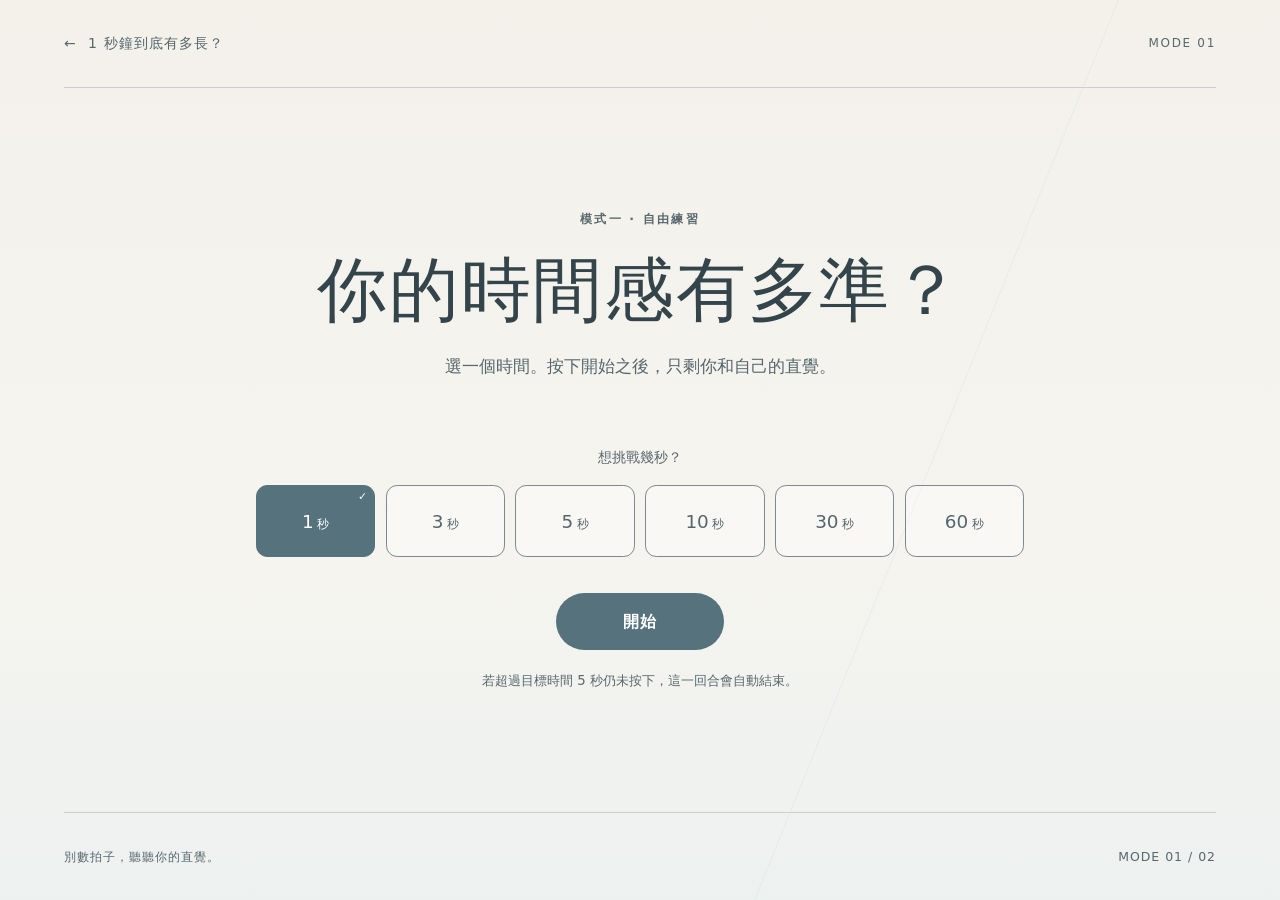
==== mode1.html @ 2c381814 "time-test-1" ====
<!doctype html>
<html lang="zh-Hant">
  <head>
    <meta charset="utf-8">
    <meta name="viewport" content="width=device-width, initial-scale=1">
    <meta name="description" content="自由選擇時間，測試你的時間直覺有多準。">
    <meta name="theme-color" content="#f3f1ea">
    <title>你的時間感有多準？｜1 秒鐘到底有多長？</title>
    <link rel="stylesheet" href="css/style.css">
    <script src="js/common.js" defer></script>
    <script src="js/mode1.js" defer></script>
  </head>
  <body>
    <a class="skip-link" href="#main-content">跳到主要內容</a>

    <header class="site-header page-width">
      <a class="site-name" href="index.html">
        <span aria-hidden="true">←</span>
        <span>1 秒鐘到底有多長？</span>
      </a>
      <span class="site-note">MODE 01</span>
    </header>

    <main id="main-content" class="page-shell page-width game-page" tabindex="-1">
      <div class="play-stage">
        <section id="setup-panel" class="game-panel setup-panel" aria-labelledby="mode-title">
          <p class="eyebrow">模式一 · 自由練習</p>
          <h1 id="mode-title">你的時間感有多準？</h1>
          <p class="lead">選一個時間。按下開始之後，只剩你和自己的直覺。</p>

          <fieldset class="time-picker">
            <legend>想挑戰幾秒？</legend>
            <div class="time-options">
              <label class="time-option">
                <input type="radio" name="target-time" value="1" checked>
                <span>1 <small>秒</small></span>
              </label>
              <label class="time-option">
                <input type="radio" name="target-time" value="3">
                <span>3 <small>秒</small></span>
              </label>
              <label class="time-option">
                <input type="radio" name="target-time" value="5">
                <span>5 <small>秒</small></span>
              </label>
              <label class="time-option">
                <input type="radio" name="target-time" value="10">
                <span>10 <small>秒</small></span>
              </label>
              <label class="time-option">
                <input type="radio" name="target-time" value="30">
                <span>30 <small>秒</small></span>
              </label>
              <label class="time-option">
                <input type="radio" name="target-time" value="60">
                <span>60 <small>秒</small></span>
              </label>
            </div>
          </fieldset>

          <button id="start-button" class="button button--primary" type="button">開始</button>
          <p class="helper-text">若超過目標時間 5 秒仍未按下，這一回合會自動結束。</p>
        </section>

        <section id="timing-panel" class="game-panel timing-panel" aria-label="計時進行中" hidden>
          <button id="stop-button" class="now-button" type="button">就是現在</button>
        </section>

        <section id="result-panel" class="game-panel result-panel" aria-labelledby="result-title" hidden>
          <p class="eyebrow">本次結果</p>
          <h1 id="result-title" tabindex="-1">你的時間感</h1>
          <p id="result-comment" class="result-comment"></p>

          <dl class="result-metrics">
            <div class="metric-row">
              <dt>目標時間</dt>
              <dd><span id="result-target">—</span> 秒</dd>
            </div>
            <div id="actual-row" class="metric-row">
              <dt>你的時間</dt>
              <dd><span id="result-actual">—</span> 秒</dd>
            </div>
            <div id="error-row" class="metric-row">
              <dt>絕對誤差</dt>
              <dd><span id="result-error">—</span> 秒</dd>
            </div>
            <div id="ratio-row" class="metric-row">
              <dt>誤差比率</dt>
              <dd><span id="result-ratio">—</span>%</dd>
            </div>
            <div id="status-row" class="metric-row" hidden>
              <dt>狀態</dt>
              <dd>Timeout</dd>
            </div>
          </dl>

          <p id="result-relation" class="result-relation"></p>

          <div class="action-row">
            <button id="retry-button" class="button button--primary" type="button">再玩一次</button>
            <a class="button button--secondary" href="index.html">回到首頁</a>
          </div>
        </section>
      </div>
    </main>

    <footer class="page-footer page-width">
      <span>別數拍子，聽聽你的直覺。</span>
      <span aria-hidden="true">MODE 01 / 02</span>
    </footer>
  </body>
</html>
---- css/style.css ----
:root {
  color-scheme: light;
  --paper: #f3f1ea;
  --paper-cool: #edf1f0;
  --surface: rgba(250, 250, 247, 0.72);
  --surface-blue: rgba(218, 229, 231, 0.62);
  --ink: #34444b;
  --ink-soft: #56666d;
  --muted: #59686e;
  --line: #c8d1d1;
  --line-strong: #788b91;
  --accent: #55727d;
  --accent-dark: #435f69;
  --accent-pale: #d8e4e6;
  --focus: #2f5d6c;
  --shadow: 0 18px 45px rgba(61, 78, 83, 0.08);
  --radius: 1rem;
  --serif: "Noto Serif TC", "Songti TC", "PMingLiU", Georgia, serif;
  --sans: Inter, "Noto Sans TC", "PingFang TC", "Microsoft JhengHei", system-ui, sans-serif;
}

*,
*::before,
*::after {
  box-sizing: border-box;
}

html {
  min-width: 20rem;
  background: var(--paper);
}

body {
  min-height: 100vh;
  min-height: 100svh;
  margin: 0;
  color: var(--ink);
  background:
    linear-gradient(112deg, transparent 0 68%, rgba(194, 211, 214, 0.18) 68% 68.08%, transparent 68.08%),
    linear-gradient(180deg, var(--paper) 0%, #f5f4ef 62%, var(--paper-cool) 100%);
  font-family: var(--sans);
  font-size: 1rem;
  line-height: 1.7;
  -webkit-font-smoothing: antialiased;
}

button,
input {
  font: inherit;
}

button,
a {
  -webkit-tap-highlight-color: transparent;
}

a {
  color: inherit;
}

[hidden] {
  display: none !important;
}

.skip-link {
  position: fixed;
  z-index: 100;
  top: 0.75rem;
  left: 0.75rem;
  padding: 0.65rem 0.9rem;
  border-radius: 0.4rem;
  color: #fff;
  background: var(--accent-dark);
  transform: translateY(-200%);
}

.skip-link:focus {
  transform: translateY(0);
}

:focus-visible {
  outline: 3px solid var(--focus);
  outline-offset: 4px;
}

.page-width {
  width: min(100% - 3rem, 72rem);
  margin-inline: auto;
}

.site-header {
  display: flex;
  min-height: 5.5rem;
  align-items: center;
  justify-content: space-between;
  border-bottom: 1px solid var(--line);
  font-size: 0.875rem;
  letter-spacing: 0.08em;
}

.site-name {
  display: inline-flex;
  min-height: 2.75rem;
  align-items: center;
  gap: 0.7rem;
  color: var(--ink-soft);
  text-decoration: none;
}

.site-name:hover {
  color: var(--ink);
}

.site-name__index {
  display: grid;
  width: 2rem;
  height: 2rem;
  place-items: center;
  border: 1px solid var(--line-strong);
  border-radius: 50%;
  font-size: 0.7rem;
}

.site-note {
  color: var(--muted);
  font-size: 0.75rem;
  letter-spacing: 0.14em;
}

.page-shell {
  padding-block: clamp(3.2rem, 7vw, 7rem);
  animation: page-arrive 280ms ease-out both;
}

.eyebrow {
  margin: 0 0 1.25rem;
  color: var(--muted);
  font-size: 0.78rem;
  font-weight: 600;
  letter-spacing: 0.18em;
}

.display-title,
.game-panel h1,
.game-panel h2,
.section-heading h2,
.mode-card h3 {
  font-family: var(--serif);
  font-weight: 500;
  letter-spacing: 0.025em;
}

.display-title {
  max-width: 10em;
  margin: 0;
  font-size: clamp(3.3rem, 8vw, 7.5rem);
  line-height: 1.03;
}

.display-title span {
  display: block;
}

.display-title span:last-child {
  margin-left: clamp(0rem, 8vw, 1.15em);
}

.hero {
  position: relative;
}

.hero__subtitle {
  margin: 2.25rem 0 0;
  color: var(--ink-soft);
  font-family: var(--serif);
  font-size: clamp(1.15rem, 2.2vw, 1.55rem);
}

.hero__description {
  display: grid;
  max-width: 54rem;
  margin-top: clamp(2.5rem, 5vw, 4.75rem);
  padding: 1.5rem 0 0 clamp(1.1rem, 4vw, 4rem);
  border-top: 1px solid var(--line);
  grid-template-columns: minmax(0, 1.5fr) minmax(15rem, 1fr);
  gap: 2rem;
}

.hero__description p {
  margin: 0;
}

.quiet-note {
  color: var(--muted);
  font-size: 0.9rem;
}

.mode-section {
  margin-top: clamp(5rem, 11vw, 9rem);
}

.section-heading {
  display: flex;
  align-items: end;
  justify-content: space-between;
  gap: 2rem;
  margin-bottom: 2rem;
}

.section-heading .eyebrow {
  margin: 0 0 0.4rem;
}

.section-heading h2 {
  max-width: 12em;
  margin: 0;
  font-size: clamp(1.7rem, 4vw, 2.7rem);
  line-height: 1.3;
}

.mode-grid {
  display: grid;
  grid-template-columns: repeat(2, minmax(0, 1fr));
  gap: 1.25rem;
}

.mode-card {
  display: flex;
  min-height: 29rem;
  padding: clamp(1.5rem, 4vw, 2.5rem);
  flex-direction: column;
  justify-content: space-between;
  gap: 2rem;
  border: 1px solid var(--line);
  border-radius: var(--radius);
  background: var(--surface);
  box-shadow: 0 0 0 rgba(61, 78, 83, 0);
  text-decoration: none;
  transition: transform 150ms ease, border-color 150ms ease, box-shadow 150ms ease;
}

.mode-card--blue {
  background: var(--surface-blue);
}

.mode-card:hover {
  border-color: var(--line-strong);
  box-shadow: var(--shadow);
  transform: translateY(-2px);
}

.mode-card__topline,
.mode-card__link {
  display: flex;
  align-items: center;
  justify-content: space-between;
}

.mode-number {
  color: var(--accent);
  font-family: var(--serif);
  font-size: 2.1rem;
  line-height: 1;
}

.mode-label {
  color: var(--muted);
  font-size: 0.78rem;
  letter-spacing: 0.12em;
}

.mode-card h3 {
  margin: 0;
  font-size: clamp(1.8rem, 3vw, 2.5rem);
  line-height: 1.3;
}

.mode-card h3 + p {
  max-width: 28rem;
  margin: 1rem 0 0;
  color: var(--ink-soft);
}

.time-sequence {
  display: flex;
  flex-wrap: wrap;
  align-items: center;
  gap: 0.65rem;
  margin: 0;
  color: var(--muted);
  font-variant-numeric: tabular-nums;
}

.time-sequence span {
  display: inline-flex;
  min-width: 2.35rem;
  min-height: 2.35rem;
  align-items: center;
  justify-content: center;
  padding-inline: 0.55rem;
  border: 1px solid var(--line);
  border-radius: 999px;
  background: rgba(255, 255, 255, 0.32);
  font-size: 0.82rem;
}

.time-sequence i {
  color: var(--line-strong);
  font-style: normal;
}

.mode-card__link {
  padding-top: 1.3rem;
  border-top: 1px solid var(--line);
  color: var(--accent-dark);
  font-size: 0.9rem;
  font-weight: 600;
}

.page-footer {
  display: flex;
  min-height: 5.5rem;
  align-items: center;
  justify-content: space-between;
  gap: 1rem;
  border-top: 1px solid var(--line);
  color: var(--muted);
  font-size: 0.78rem;
  letter-spacing: 0.08em;
}

.game-page {
  display: grid;
  min-height: calc(100svh - 11rem);
  place-items: center;
}

.play-stage {
  width: min(100%, 48rem);
}

.game-panel {
  text-align: center;
}

.game-panel h1,
.game-panel h2 {
  margin: 0;
  font-size: clamp(2.25rem, 6vw, 4.35rem);
  line-height: 1.2;
}

.game-panel .lead {
  max-width: 38rem;
  margin: 1.25rem auto 0;
  color: var(--ink-soft);
  font-size: 1.05rem;
}

.time-picker {
  margin: clamp(2.4rem, 6vw, 4rem) 0 2.25rem;
  padding: 0;
  border: 0;
}

.time-picker legend {
  width: 100%;
  margin-bottom: 1rem;
  color: var(--muted);
  font-size: 0.9rem;
}

.time-options {
  display: grid;
  grid-template-columns: repeat(6, minmax(0, 1fr));
  gap: 0.65rem;
}

.time-option {
  position: relative;
  cursor: pointer;
}

.time-option input {
  position: absolute;
  width: 1px;
  height: 1px;
  opacity: 0;
}

.time-option span {
  position: relative;
  display: flex;
  min-height: 4.5rem;
  align-items: baseline;
  justify-content: center;
  gap: 0.22rem;
  padding: 1.2rem 0.4rem;
  border: 1px solid var(--line-strong);
  border-radius: 0.7rem;
  color: var(--ink-soft);
  background: rgba(255, 255, 255, 0.34);
  font-size: 1.15rem;
  font-variant-numeric: tabular-nums;
  transition: border-color 140ms ease, background-color 140ms ease, color 140ms ease;
}

.time-option small {
  font-size: 0.74rem;
}

.time-option:hover span {
  border-color: var(--line-strong);
}

.time-option input:checked + span {
  border-color: var(--accent);
  color: #fff;
  background: var(--accent);
}

.time-option input:checked + span::after {
  position: absolute;
  top: 0.35rem;
  right: 0.45rem;
  content: "✓";
  font-size: 0.68rem;
  line-height: 1;
}

.time-option input:focus-visible + span {
  outline: 3px solid var(--focus);
  outline-offset: 3px;
}

.button {
  display: inline-flex;
  min-width: 10.5rem;
  min-height: 3.4rem;
  align-items: center;
  justify-content: center;
  padding: 0.85rem 1.5rem;
  border: 1px solid transparent;
  border-radius: 999px;
  cursor: pointer;
  font-weight: 600;
  letter-spacing: 0.05em;
  text-decoration: none;
  transition: transform 120ms ease, background-color 120ms ease, border-color 120ms ease;
}

.button:hover {
  transform: translateY(-1px);
}

.button:active {
  transform: translateY(1px);
}

.button--primary {
  color: #fff;
  background: var(--accent);
}

.button--primary:hover {
  background: var(--accent-dark);
}

.button--secondary {
  border-color: var(--line-strong);
  color: var(--ink-soft);
  background: transparent;
}

.button--secondary:hover {
  border-color: var(--accent);
  color: var(--accent-dark);
}

.helper-text {
  max-width: 34rem;
  margin: 1.25rem auto 0;
  color: var(--muted);
  font-size: 0.83rem;
}

.timing-panel {
  display: grid;
  min-height: 60vh;
  place-items: center;
}

.now-button {
  width: clamp(12.5rem, 40vw, 17rem);
  aspect-ratio: 1;
  border: 1px solid var(--line-strong);
  border-radius: 50%;
  color: var(--ink);
  background: rgba(242, 246, 244, 0.92);
  box-shadow: 0 12px 35px rgba(61, 78, 83, 0.08);
  cursor: pointer;
  font-family: var(--serif);
  font-size: clamp(1.35rem, 4vw, 1.85rem);
  letter-spacing: 0.08em;
  transition: border-color 100ms ease, background-color 100ms ease, transform 100ms ease;
  touch-action: manipulation;
  user-select: none;
}

.now-button:hover {
  border-color: var(--accent);
  background: #edf3f2;
}

.now-button:active {
  background: var(--accent-pale);
  transform: scale(0.985);
}

.result-panel,
.challenge-results {
  width: min(100%, 43rem);
  margin-inline: auto;
}

.result-comment {
  margin: 1.5rem auto 2.25rem;
  color: var(--accent-dark);
  font-family: var(--serif);
  font-size: clamp(1.2rem, 3vw, 1.55rem);
}

.result-metrics {
  margin: 0;
  border-top: 1px solid var(--line);
}

.metric-row {
  display: flex;
  align-items: baseline;
  justify-content: space-between;
  gap: 1.5rem;
  padding: 0.85rem 0;
  border-bottom: 1px solid var(--line);
}

.metric-row dt {
  color: var(--muted);
  font-size: 0.9rem;
}

.metric-row dd {
  margin: 0;
  color: var(--ink);
  font-variant-numeric: tabular-nums;
  font-weight: 600;
}

.result-relation {
  margin: 1.75rem 0 0;
  color: var(--ink-soft);
}

.action-row {
  display: flex;
  justify-content: center;
  gap: 0.75rem;
  margin-top: 2.5rem;
}

.round-path {
  display: grid;
  max-width: 38rem;
  margin: clamp(2.5rem, 6vw, 4rem) auto 2.5rem;
  padding: 0;
  grid-template-columns: repeat(5, minmax(0, 1fr));
  list-style: none;
}

.round-path li {
  position: relative;
  display: flex;
  min-height: 4.5rem;
  align-items: baseline;
  justify-content: center;
  gap: 0.2rem;
  padding: 1.1rem 0.4rem;
  border-block: 1px solid var(--line);
  color: var(--ink-soft);
  font-variant-numeric: tabular-nums;
}

.round-path li + li::before {
  position: absolute;
  top: 50%;
  left: -0.25rem;
  width: 0.5rem;
  height: 0.5rem;
  border-top: 1px solid var(--line-strong);
  border-right: 1px solid var(--line-strong);
  content: "";
  transform: translateY(-50%) rotate(45deg);
}

.round-path span {
  font-family: var(--serif);
  font-size: 1.25rem;
}

.round-path small {
  font-size: 0.72rem;
}

.ready-panel p:not(.round-count),
.interlude-panel p:not(.eyebrow) {
  color: var(--muted);
}

.round-count {
  margin: 0 0 1rem;
  color: var(--accent);
  font-size: 0.82rem;
  font-weight: 700;
  letter-spacing: 0.16em;
}

.ready-panel .button {
  margin-top: 1.7rem;
}

.total-score {
  margin: 1.15rem 0 0;
  color: var(--accent-dark);
  font-family: var(--serif);
  font-size: clamp(3rem, 9vw, 5.75rem);
  font-variant-numeric: tabular-nums;
  line-height: 1.1;
}

.total-score small {
  color: var(--muted);
  font-family: var(--sans);
  font-size: 0.22em;
  font-weight: 500;
  letter-spacing: 0.06em;
}

.round-results {
  display: grid;
  margin-top: 3.5rem;
  gap: 1rem;
  text-align: left;
}

.round-result {
  padding: clamp(1.25rem, 4vw, 1.8rem);
  border: 1px solid var(--line);
  border-radius: 0.85rem;
  background: var(--surface);
}

.round-result h3 {
  margin: 0 0 1rem;
  font-family: var(--serif);
  font-size: 1.2rem;
  font-weight: 500;
}

.round-result .result-metrics {
  font-size: 0.94rem;
}

.timing-active {
  overflow: hidden;
  background: var(--paper-cool);
}

.timing-active .site-header,
.timing-active .page-footer,
.timing-active .skip-link {
  display: none;
}

.timing-active .page-shell {
  width: 100%;
  min-height: 100vh;
  min-height: 100svh;
  padding: 0;
  animation: none;
}

.timing-active .game-page,
.timing-active .play-stage,
.timing-active .timing-panel {
  width: 100%;
  min-height: 100vh;
  min-height: 100svh;
}

.timing-active .now-button {
  transition: none;
}

@keyframes page-arrive {
  from {
    opacity: 0;
    transform: translateY(5px);
  }
  to {
    opacity: 1;
    transform: translateY(0);
  }
}

@media (max-width: 48rem) {
  .page-width {
    width: min(100% - 2rem, 42rem);
  }

  .site-header {
    min-height: 4.5rem;
  }

  .site-note {
    display: none;
  }

  .page-shell {
    padding-block: 3.5rem;
  }

  .display-title {
    font-size: clamp(3rem, 15vw, 5rem);
  }

  .display-title span:last-child {
    margin-left: 0;
  }

  .hero__description {
    grid-template-columns: 1fr;
    gap: 1rem;
  }

  .mode-section {
    margin-top: 5.5rem;
  }

  .mode-grid {
    grid-template-columns: 1fr;
  }

  .mode-card {
    min-height: 25rem;
  }

  .game-page {
    min-height: calc(100svh - 9rem);
  }

  .time-options {
    grid-template-columns: repeat(3, minmax(0, 1fr));
  }
}

@media (max-width: 32rem) {
  .page-width {
    width: min(100% - 1.5rem, 30rem);
  }

  .site-name {
    font-size: 0.78rem;
  }

  .hero__subtitle {
    line-height: 1.65;
  }

  .section-heading {
    align-items: start;
    flex-direction: column;
    gap: 0.15rem;
  }

  .time-sequence {
    gap: 0.42rem;
  }

  .mode-card {
    padding: 1.35rem;
  }

  .game-panel h1,
  .game-panel h2 {
    font-size: clamp(2rem, 11vw, 3rem);
  }

  .action-row {
    flex-direction: column;
  }

  .action-row .button {
    width: 100%;
  }

  .now-button {
    width: min(72vw, 15.5rem);
    min-width: 12.5rem;
    min-height: 12.5rem;
  }

  .round-path li {
    min-height: 4rem;
    padding-inline: 0.15rem;
  }

  .page-footer {
    justify-content: center;
    text-align: center;
  }

  .page-footer span:last-child {
    display: none;
  }
}

@media (prefers-reduced-motion: reduce) {
  *,
  *::before,
  *::after {
    scroll-behavior: auto !important;
    animation-duration: 0.01ms !important;
    animation-iteration-count: 1 !important;
    transition-duration: 0.01ms !important;
  }
}
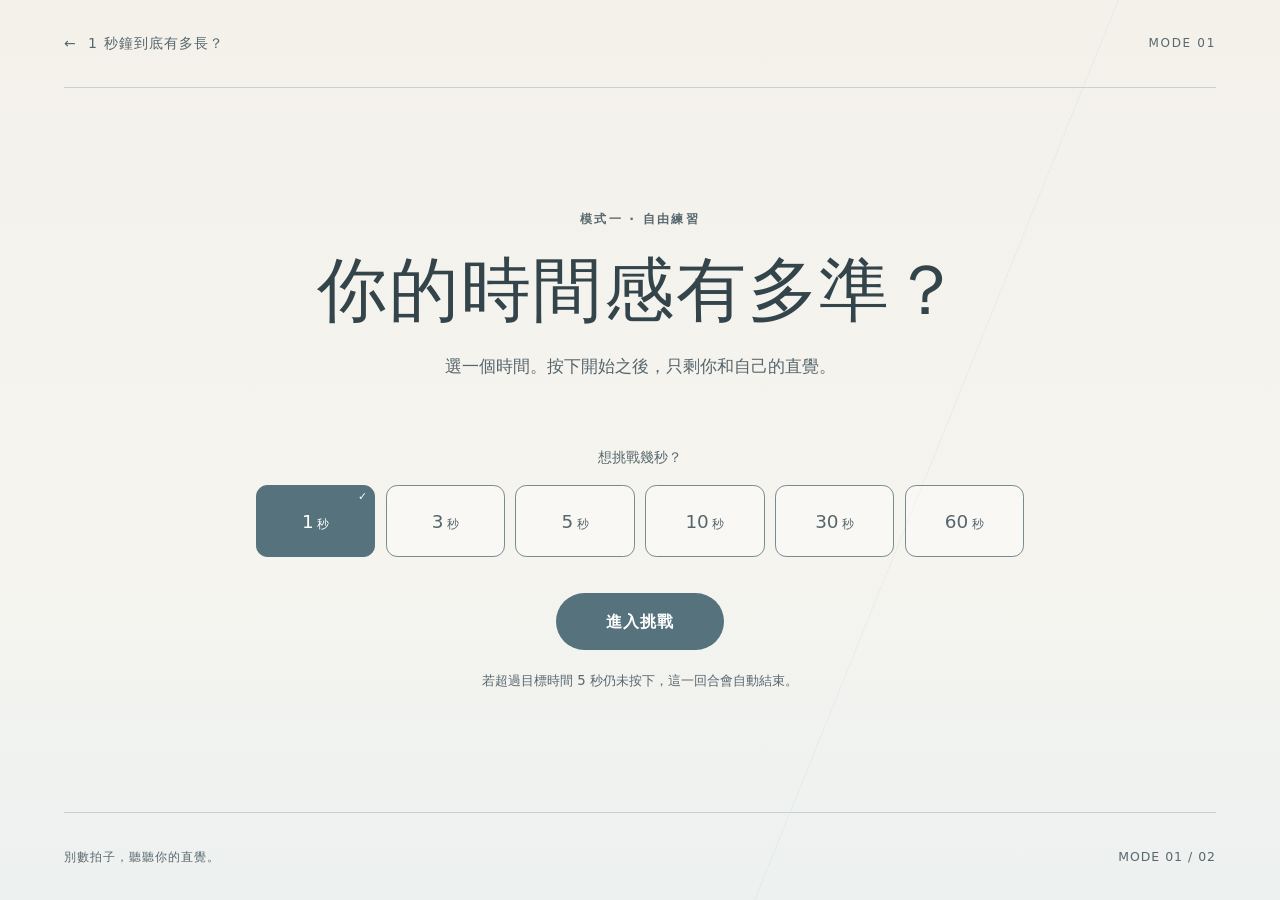
==== commit 5ffa8a9b: "Add preparation step to mode one" ====
--- a/mode1.html
+++ b/mode1.html
@@ -58,8 +58,25 @@
             </div>
           </fieldset>
 
-          <button id="start-button" class="button button--primary" type="button">開始</button>
+          <button id="start-button" class="button button--primary" type="button">進入挑戰</button>
           <p class="helper-text">若超過目標時間 5 秒仍未按下，這一回合會自動結束。</p>
+        </section>
+
+        <section id="ready-panel" class="game-panel ready-panel mode1-ready-panel" aria-labelledby="ready-title" hidden>
+          <p class="eyebrow">模式一 · 準備階段</p>
+          <h1 id="ready-title"><span id="ready-target">1</span> 秒挑戰</h1>
+          <p class="lead">準備好了嗎？</p>
+
+          <div class="preparation-notes">
+            <p>按下開始後，計時會立刻開始。</p>
+            <p>接下來畫面不會顯示任何時間資訊。</p>
+            <p>靠自己的感覺就好。</p>
+          </div>
+
+          <div class="action-row preparation-actions">
+            <button id="ready-start-button" class="button button--primary" type="button" aria-label="開始第一秒挑戰">準備好了，開始</button>
+            <button id="back-to-selection-button" class="button button--secondary" type="button">返回選擇</button>
+          </div>
         </section>
 
         <section id="timing-panel" class="game-panel timing-panel" aria-label="計時進行中" hidden>
--- a/css/style.css
+++ b/css/style.css
@@ -628,6 +628,26 @@
   margin-top: 1.7rem;
 }
 
+.preparation-notes {
+  max-width: 33rem;
+  margin: 2.25rem auto 0;
+  padding: 1.15rem 0;
+  border-block: 1px solid var(--line);
+}
+
+.preparation-notes p {
+  margin: 0.18rem 0;
+  color: var(--muted);
+}
+
+.preparation-actions {
+  margin-top: 2rem;
+}
+
+.preparation-actions .button {
+  margin-top: 0;
+}
+
 .total-score {
   margin: 1.15rem 0 0;
   color: var(--accent-dark);
